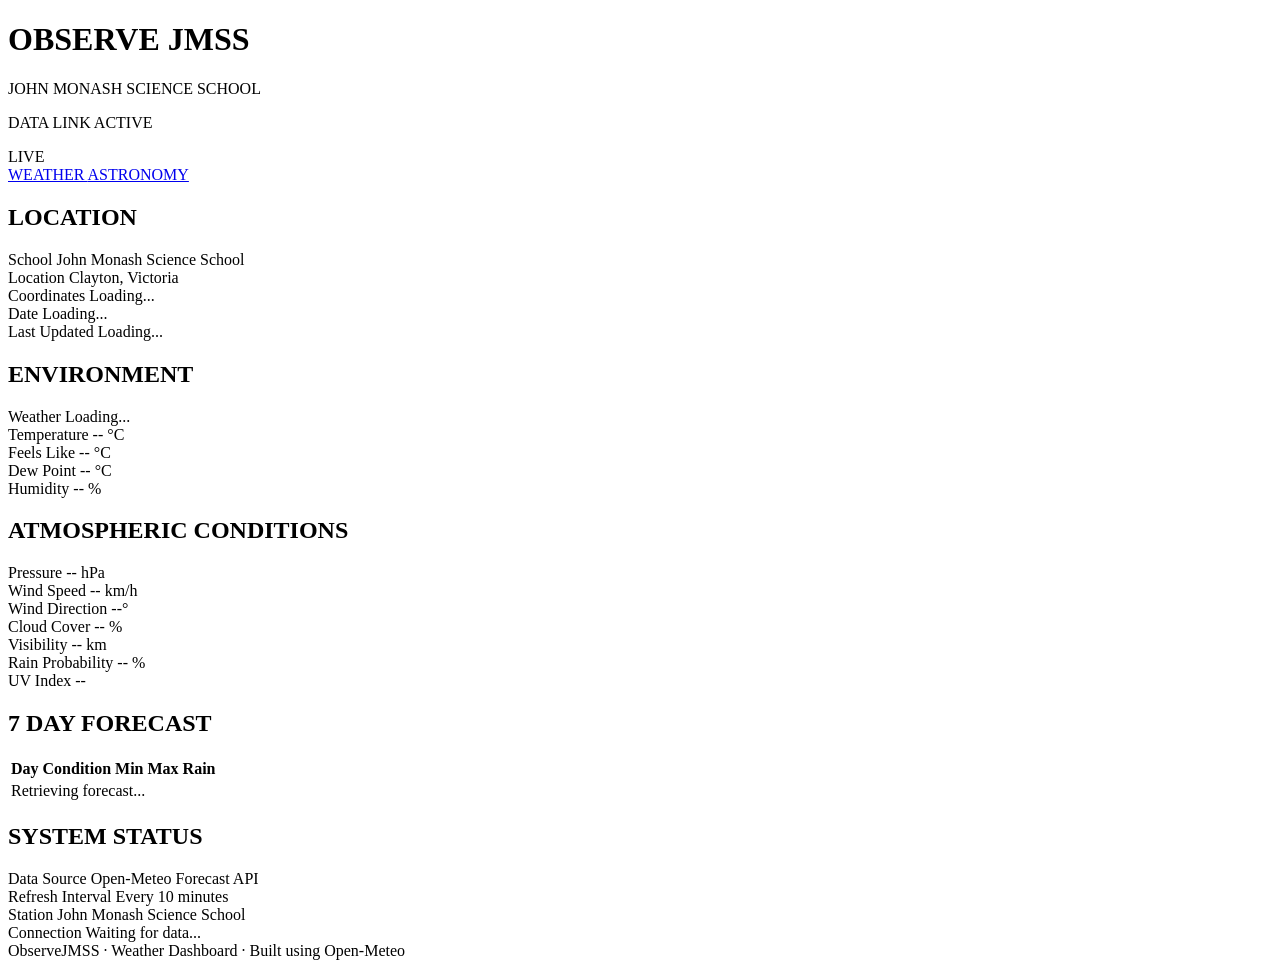
==== index.html @ 36a29e94 "Create index.html" ====
<!DOCTYPE html>
<html lang="en">
<head>
    <meta charset="UTF-8">
    <meta name="viewport" content="width=device-width, initial-scale=1.0">
    <title>ObserveJMSS</title>

    <link rel="preconnect" href="https://fonts.googleapis.com">
    <link rel="preconnect" href="https://fonts.gstatic.com" crossorigin>

    <link href="https://fonts.googleapis.com/css2?family=Inter:wght@400;500;600&display=swap" rel="stylesheet">

    <link rel="stylesheet" href="style.css">
</head>
<body>

<div class="page">

    <header>

        <div class="title-row">

            <div>

                <h1>OBSERVE JMSS</h1>

                <p class="subtitle">
                    JOHN MONASH SCIENCE SCHOOL
                </p>

                <p class="status-text">
                    DATA LINK ACTIVE
                </p>

            </div>

            <div class="live-indicator">

                <span class="dot"></span>
                LIVE

            </div>

        </div>

    </header>

    <nav>

        <a class="active" href="index.html">
            WEATHER
        </a>

        <a href="astronomy.html">
            ASTRONOMY
        </a>

    </nav>

    <main>

        <section>

            <h2>LOCATION</h2>

            <div class="section-grid">

                <div class="row">
                    <span>School</span>
                    <span>John Monash Science School</span>
                </div>

                <div class="row">
                    <span>Location</span>
                    <span>Clayton, Victoria</span>
                </div>

                <div class="row">
                    <span>Coordinates</span>
                    <span id="coordinates">Loading...</span>
                </div>

                <div class="row">
                    <span>Date</span>
                    <span id="currentDate">Loading...</span>
                </div>

                <div class="row">
                    <span>Last Updated</span>
                    <span id="lastUpdated">Loading...</span>
                </div>

            </div>

        </section>

        <section>

            <h2>ENVIRONMENT</h2>

            <div class="section-grid">

                <div class="row">
                    <span>Weather</span>
                    <span id="weatherDescription">Loading...</span>
                </div>

                <div class="row">
                    <span>Temperature</span>
                    <span id="temperature">-- °C</span>
                </div>

                <div class="row">
                    <span>Feels Like</span>
                    <span id="apparentTemperature">-- °C</span>
                </div>

                <div class="row">
                    <span>Dew Point</span>
                    <span id="dewPoint">-- °C</span>
                </div>

                <div class="row">
                    <span>Humidity</span>
                    <span id="humidity">-- %</span>
                </div>

            </div>

        </section>

        <section>

            <h2>ATMOSPHERIC CONDITIONS</h2>

            <div class="section-grid">

                <div class="row">
                    <span>Pressure</span>
                    <span id="pressure">-- hPa</span>
                </div>

                <div class="row">
                    <span>Wind Speed</span>
                    <span id="windSpeed">-- km/h</span>
                </div>

                <div class="row">
                    <span>Wind Direction</span>
                    <span id="windDirection">--°</span>
                </div>

                <div class="row">
                    <span>Cloud Cover</span>
                    <span id="cloudCover">-- %</span>
                </div>

                <div class="row">
                    <span>Visibility</span>
                    <span id="visibility">-- km</span>
                </div>

                <div class="row">
                    <span>Rain Probability</span>
                    <span id="rainProbability">-- %</span>
                </div>

                <div class="row">
                    <span>UV Index</span>
                    <span id="uvIndex">--</span>
                </div>

            </div>

        </section>

        <section>

            <h2>7 DAY FORECAST</h2>

            <table>

                <thead>

                    <tr>
                        <th>Day</th>
                        <th>Condition</th>
                        <th>Min</th>
                        <th>Max</th>
                        <th>Rain</th>
                    </tr>

                </thead>

                <tbody id="forecastTable">

                    <tr>
                        <td colspan="5">
                            Retrieving forecast...
                        </td>
                    </tr>

                </tbody>

            </table>

        </section>

        <section>

            <h2>SYSTEM STATUS</h2>

            <div class="section-grid">

                <div class="row">
                    <span>Data Source</span>
                    <span>Open-Meteo Forecast API</span>
                </div>

                <div class="row">
                    <span>Refresh Interval</span>
                    <span>Every 10 minutes</span>
                </div>

                <div class="row">
                    <span>Station</span>
                    <span>John Monash Science School</span>
                </div>

                <div class="row">
                    <span>Connection</span>
                    <span id="connectionStatus">
                        Waiting for data...
                    </span>
                </div>

            </div>

        </section>

    </main>

    <footer>

        ObserveJMSS · Weather Dashboard · Built using Open-Meteo

    </footer>

</div>

<script src="weather.js"></script>

</body>
</html>
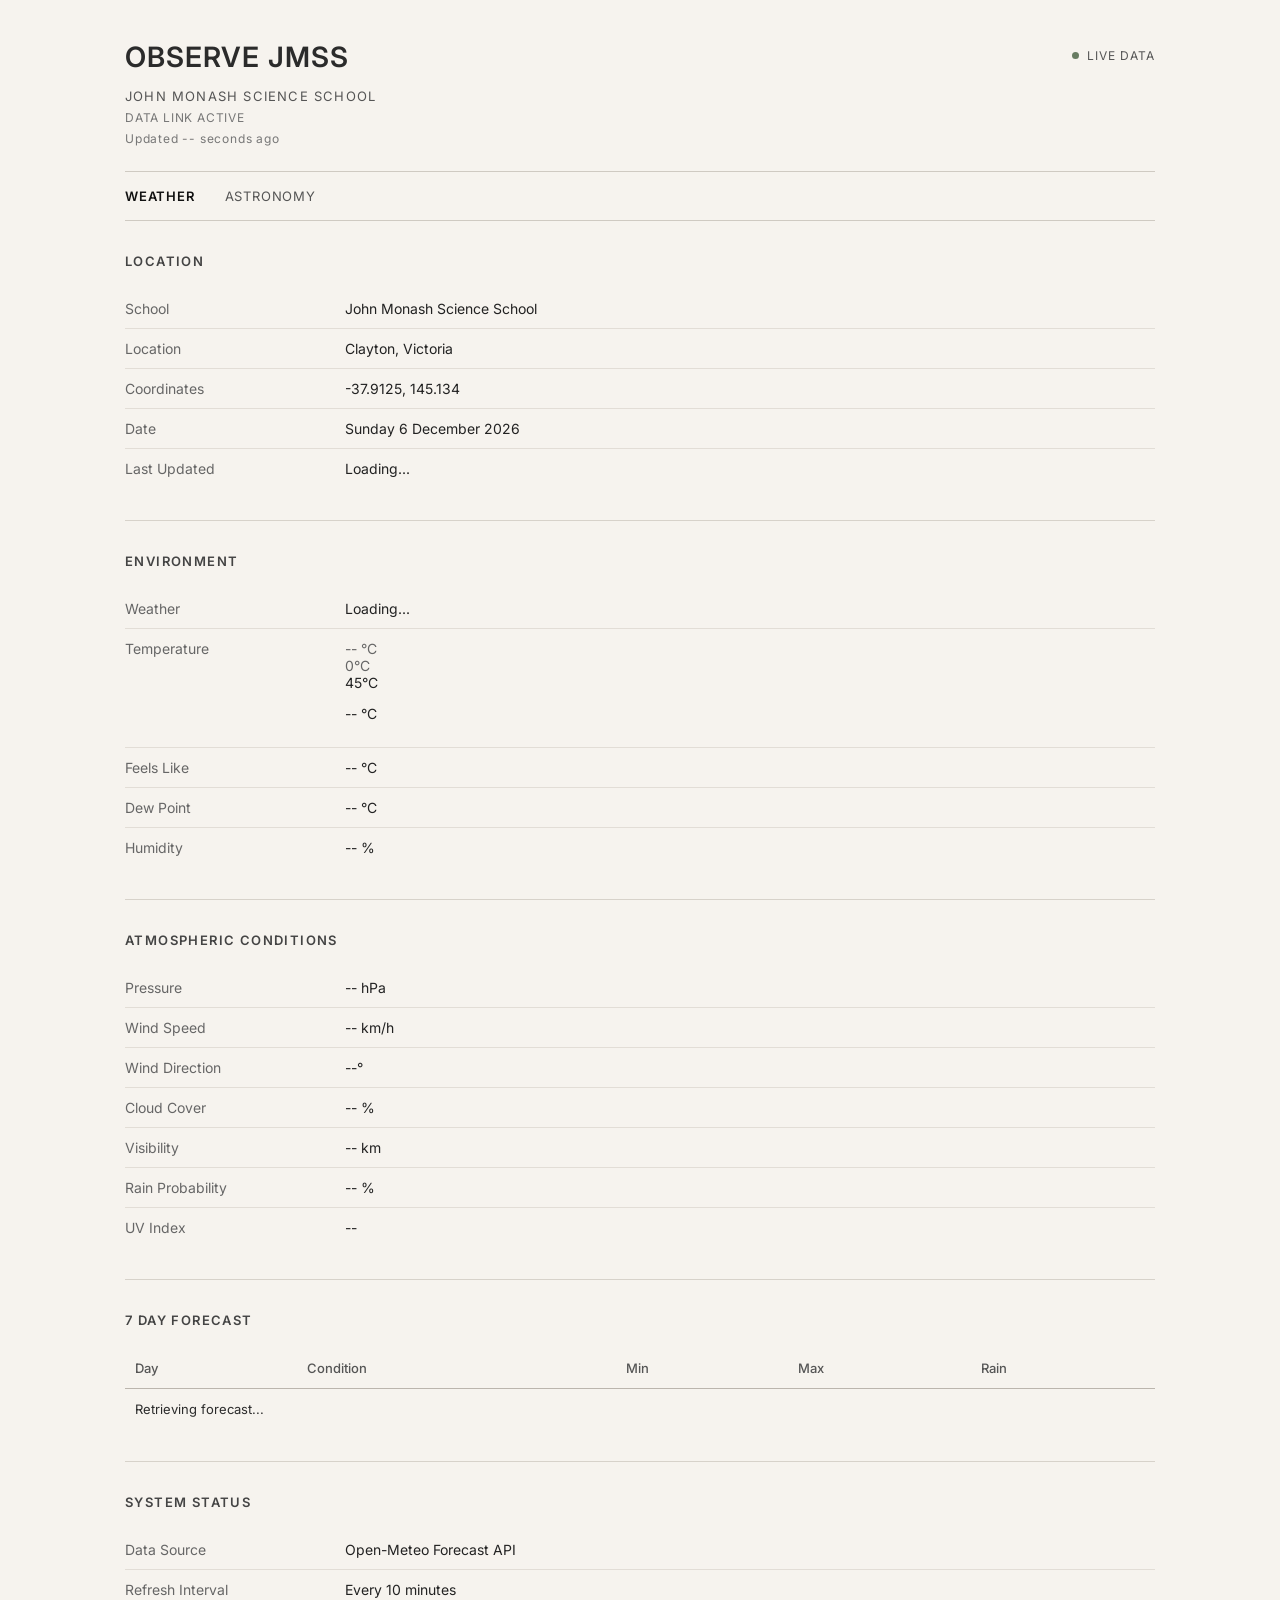
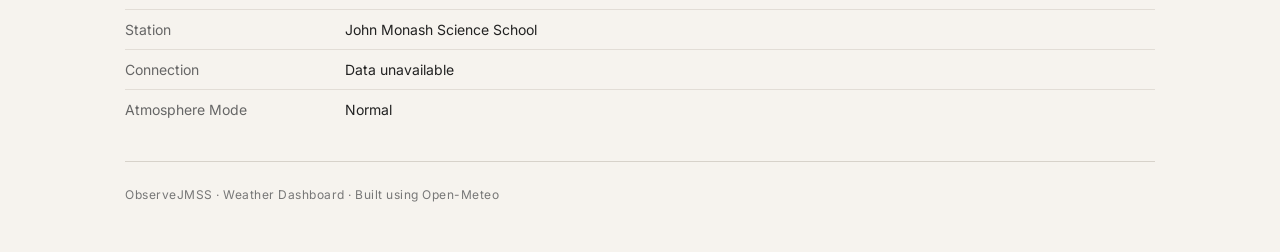
==== commit 8e6b0047: "Update index.html" ====
--- a/index.html
+++ b/index.html
@@ -1,254 +1,509 @@
 <!DOCTYPE html>
 <html lang="en">
+
 <head>
-    <meta charset="UTF-8">
-    <meta name="viewport" content="width=device-width, initial-scale=1.0">
-    <title>ObserveJMSS</title>
-
-    <link rel="preconnect" href="https://fonts.googleapis.com">
-    <link rel="preconnect" href="https://fonts.gstatic.com" crossorigin>
-
-    <link href="https://fonts.googleapis.com/css2?family=Inter:wght@400;500;600&display=swap" rel="stylesheet">
-
-    <link rel="stylesheet" href="style.css">
+
+<meta charset="UTF-8">
+<meta name="viewport" content="width=device-width, initial-scale=1.0">
+
+<title>ObserveJMSS Weather Monitor</title>
+
+<link rel="preconnect" href="https://fonts.googleapis.com">
+<link rel="preconnect" href="https://fonts.gstatic.com" crossorigin>
+
+<link href="https://fonts.googleapis.com/css2?family=Inter:wght@400;500;600&display=swap" rel="stylesheet">
+
+<link rel="stylesheet" href="style.css">
+
 </head>
+
+
 <body>
 
+<div id="rainOverlay"></div>
+
+
 <div class="page">
 
-    <header>
-
-        <div class="title-row">
-
-            <div>
-
-                <h1>OBSERVE JMSS</h1>
-
-                <p class="subtitle">
-                    JOHN MONASH SCIENCE SCHOOL
-                </p>
-
-                <p class="status-text">
-                    DATA LINK ACTIVE
-                </p>
-
-            </div>
-
-            <div class="live-indicator">
-
-                <span class="dot"></span>
-                LIVE
-
-            </div>
+
+<header>
+
+    <div class="title-row">
+
+        <div>
+
+            <h1>OBSERVE JMSS</h1>
+
+            <p class="subtitle">
+                JOHN MONASH SCIENCE SCHOOL
+            </p>
+
+            <p class="status-text">
+                DATA LINK ACTIVE
+            </p>
+
+            <p id="telemetryStatus" class="status-text">
+                Updated -- seconds ago
+            </p>
 
         </div>
 
-    </header>
-
-    <nav>
-
-        <a class="active" href="index.html">
-            WEATHER
-        </a>
-
-        <a href="astronomy.html">
-            ASTRONOMY
-        </a>
-
-    </nav>
-
-    <main>
-
-        <section>
-
-            <h2>LOCATION</h2>
-
-            <div class="section-grid">
-
-                <div class="row">
-                    <span>School</span>
-                    <span>John Monash Science School</span>
-                </div>
-
-                <div class="row">
-                    <span>Location</span>
-                    <span>Clayton, Victoria</span>
-                </div>
-
-                <div class="row">
-                    <span>Coordinates</span>
-                    <span id="coordinates">Loading...</span>
-                </div>
-
-                <div class="row">
-                    <span>Date</span>
-                    <span id="currentDate">Loading...</span>
-                </div>
-
-                <div class="row">
-                    <span>Last Updated</span>
-                    <span id="lastUpdated">Loading...</span>
-                </div>
-
-            </div>
-
-        </section>
-
-        <section>
-
-            <h2>ENVIRONMENT</h2>
-
-            <div class="section-grid">
-
-                <div class="row">
-                    <span>Weather</span>
-                    <span id="weatherDescription">Loading...</span>
-                </div>
-
-                <div class="row">
-                    <span>Temperature</span>
-                    <span id="temperature">-- °C</span>
-                </div>
-
-                <div class="row">
-                    <span>Feels Like</span>
-                    <span id="apparentTemperature">-- °C</span>
-                </div>
-
-                <div class="row">
-                    <span>Dew Point</span>
-                    <span id="dewPoint">-- °C</span>
-                </div>
-
-                <div class="row">
-                    <span>Humidity</span>
-                    <span id="humidity">-- %</span>
-                </div>
-
-            </div>
-
-        </section>
-
-        <section>
-
-            <h2>ATMOSPHERIC CONDITIONS</h2>
-
-            <div class="section-grid">
-
-                <div class="row">
-                    <span>Pressure</span>
-                    <span id="pressure">-- hPa</span>
-                </div>
-
-                <div class="row">
-                    <span>Wind Speed</span>
-                    <span id="windSpeed">-- km/h</span>
-                </div>
-
-                <div class="row">
-                    <span>Wind Direction</span>
-                    <span id="windDirection">--°</span>
-                </div>
-
-                <div class="row">
-                    <span>Cloud Cover</span>
-                    <span id="cloudCover">-- %</span>
-                </div>
-
-                <div class="row">
-                    <span>Visibility</span>
-                    <span id="visibility">-- km</span>
-                </div>
-
-                <div class="row">
-                    <span>Rain Probability</span>
-                    <span id="rainProbability">-- %</span>
-                </div>
-
-                <div class="row">
-                    <span>UV Index</span>
-                    <span id="uvIndex">--</span>
-                </div>
-
-            </div>
-
-        </section>
-
-        <section>
-
-            <h2>7 DAY FORECAST</h2>
-
-            <table>
-
-                <thead>
-
-                    <tr>
-                        <th>Day</th>
-                        <th>Condition</th>
-                        <th>Min</th>
-                        <th>Max</th>
-                        <th>Rain</th>
-                    </tr>
-
-                </thead>
-
-                <tbody id="forecastTable">
-
-                    <tr>
-                        <td colspan="5">
-                            Retrieving forecast...
-                        </td>
-                    </tr>
-
-                </tbody>
-
-            </table>
-
-        </section>
-
-        <section>
-
-            <h2>SYSTEM STATUS</h2>
-
-            <div class="section-grid">
-
-                <div class="row">
-                    <span>Data Source</span>
-                    <span>Open-Meteo Forecast API</span>
-                </div>
-
-                <div class="row">
-                    <span>Refresh Interval</span>
-                    <span>Every 10 minutes</span>
-                </div>
-
-                <div class="row">
-                    <span>Station</span>
-                    <span>John Monash Science School</span>
-                </div>
-
-                <div class="row">
-                    <span>Connection</span>
-                    <span id="connectionStatus">
-                        Waiting for data...
-                    </span>
-                </div>
-
-            </div>
-
-        </section>
-
-    </main>
-
-    <footer>
-
-        ObserveJMSS · Weather Dashboard · Built using Open-Meteo
-
-    </footer>
-
-</div>
+
+        <div class="live-indicator">
+
+            <span class="dot"></span>
+            LIVE DATA
+
+        </div>
+
+    </div>
+
+</header>
+
+
+
+<nav>
+
+    <a class="active" href="index.html">
+        WEATHER
+    </a>
+
+    <a href="astronomy.html">
+        ASTRONOMY
+    </a>
+
+</nav>
+
+
+
+<main>
+
+
+<section>
+
+<h2>LOCATION</h2>
+
+<div class="section-grid">
+
+<div class="row">
+<span>School</span>
+<span>John Monash Science School</span>
+</div>
+
+
+<div class="row">
+<span>Location</span>
+<span>Clayton, Victoria</span>
+</div>
+
+
+<div class="row">
+<span>Coordinates</span>
+<span id="coordinates">Loading...</span>
+</div>
+
+
+<div class="row">
+<span>Date</span>
+<span id="currentDate">Loading...</span>
+</div>
+
+
+<div class="row">
+<span>Last Updated</span>
+<span id="lastUpdated">Loading...</span>
+</div>
+
+
+</div>
+
+</section>
+
+
+
+
+
+<section>
+
+<h2>ENVIRONMENT</h2>
+
+
+<div class="section-grid">
+
+
+<div class="row">
+
+<span>Weather</span>
+
+<span id="weatherDescription">
+Loading...
+</span>
+
+</div>
+
+
+
+<div class="row">
+
+<span>Temperature</span>
+
+<span>
+
+<span id="temperature">
+-- °C
+</span>
+
+
+<div id="temperatureIndicator" class="temperature-indicator">
+
+
+<div class="temperature-scale">
+
+<span>0°C</span>
+
+
+<div class="temperature-bar">
+
+<div id="temperatureMarker"></div>
+
+</div>
+
+
+<span>45°C</span>
+
+
+</div>
+
+
+<p id="temperatureValue">
+-- °C
+</p>
+
+
+</div>
+
+
+</span>
+
+
+</div>
+
+
+
+
+<div class="row">
+
+<span>Feels Like</span>
+
+<span id="apparentTemperature">
+-- °C
+</span>
+
+</div>
+
+
+
+
+<div class="row">
+
+<span>Dew Point</span>
+
+<span id="dewPoint">
+-- °C
+</span>
+
+</div>
+
+
+
+
+<div class="row">
+
+<span>Humidity</span>
+
+<span id="humidity">
+-- %
+</span>
+
+</div>
+
+
+
+</div>
+
+
+</section>
+
+
+
+
+
+
+
+<section>
+
+<h2>ATMOSPHERIC CONDITIONS</h2>
+
+
+<div class="section-grid">
+
+
+<div class="row">
+
+<span>Pressure</span>
+
+<span id="pressure">
+-- hPa
+</span>
+
+</div>
+
+
+
+<div class="row">
+
+<span>Wind Speed</span>
+
+<span id="windSpeed">
+-- km/h
+</span>
+
+</div>
+
+
+
+
+<div class="row">
+
+<span>Wind Direction</span>
+
+<span id="windDirection">
+--°
+</span>
+
+</div>
+
+
+
+
+<div class="row">
+
+<span>Cloud Cover</span>
+
+<span id="cloudCover">
+-- %
+</span>
+
+</div>
+
+
+
+
+<div class="row">
+
+<span>Visibility</span>
+
+<span id="visibility">
+-- km
+</span>
+
+</div>
+
+
+
+
+<div class="row">
+
+<span>Rain Probability</span>
+
+<span id="rainProbability">
+-- %
+</span>
+
+</div>
+
+
+
+
+<div class="row">
+
+<span>UV Index</span>
+
+<span id="uvIndex">
+--
+</span>
+
+</div>
+
+
+</div>
+
+
+</section>
+
+
+
+
+
+
+
+<section>
+
+<h2>7 DAY FORECAST</h2>
+
+
+<table>
+
+
+<thead>
+
+<tr>
+
+<th>Day</th>
+
+<th>Condition</th>
+
+<th>Min</th>
+
+<th>Max</th>
+
+<th>Rain</th>
+
+</tr>
+
+
+</thead>
+
+
+<tbody id="forecastTable">
+
+
+<tr>
+
+<td colspan="5">
+Retrieving forecast...
+</td>
+
+</tr>
+
+
+</tbody>
+
+
+</table>
+
+
+</section>
+
+
+
+
+
+
+
+<section>
+
+<h2>SYSTEM STATUS</h2>
+
+
+<div class="section-grid">
+
+
+<div class="row">
+
+<span>
+Data Source
+</span>
+
+<span>
+Open-Meteo Forecast API
+</span>
+
+</div>
+
+
+
+<div class="row">
+
+<span>
+Refresh Interval
+</span>
+
+<span>
+Every 10 minutes
+</span>
+
+</div>
+
+
+
+<div class="row">
+
+<span>
+Station
+</span>
+
+<span>
+John Monash Science School
+</span>
+
+</div>
+
+
+
+<div class="row">
+
+<span>
+Connection
+</span>
+
+<span id="connectionStatus">
+Waiting for data...
+</span>
+
+</div>
+
+
+
+<div class="row">
+
+<span>
+Atmosphere Mode
+</span>
+
+<span id="atmosphereStatus">
+Normal
+</span>
+
+</div>
+
+
+</div>
+
+
+</section>
+
+
+
+</main>
+
+
+
+
+
+<footer>
+
+ObserveJMSS · Weather Dashboard · Built using Open-Meteo
+
+</footer>
+
+
+</div>
+
 
 <script src="weather.js"></script>
 
+
 </body>
+
 </html>
--- a/style.css
+++ b/style.css
@@ -0,0 +1,203 @@
+* {
+    box-sizing: border-box;
+}
+
+body {
+    margin: 0;
+    background: #f6f3ee;
+    color: #2b2b2b;
+    font-family: "Inter", Arial, sans-serif;
+    font-size: 14px;
+}
+
+.page {
+    max-width: 1100px;
+    margin: 0 auto;
+    padding: 40px 35px 50px;
+}
+
+
+/* Header */
+
+header {
+    border-bottom: 1px solid #cfcac2;
+    padding-bottom: 25px;
+}
+
+.title-row {
+    display: flex;
+    justify-content: space-between;
+    align-items: flex-start;
+}
+
+h1 {
+    margin: 0;
+    font-size: 28px;
+    font-weight: 600;
+    letter-spacing: 1px;
+}
+
+.subtitle {
+    margin: 14px 0 0;
+    font-size: 13px;
+    letter-spacing: 1.2px;
+    color: #555;
+}
+
+.status-text {
+    margin: 6px 0 0;
+    font-size: 12px;
+    color: #777;
+    letter-spacing: 0.8px;
+}
+
+.live-indicator {
+    display: flex;
+    align-items: center;
+    gap: 8px;
+    margin-top: 8px;
+    font-size: 12px;
+    letter-spacing: 1px;
+    color: #555;
+}
+
+.dot {
+    width: 7px;
+    height: 7px;
+    background: #687c62;
+    border-radius: 50%;
+    display: inline-block;
+}
+
+
+/* Navigation */
+
+nav {
+    display: flex;
+    gap: 30px;
+    border-bottom: 1px solid #cfcac2;
+    padding: 16px 0;
+}
+
+nav a {
+    text-decoration: none;
+    color: #555;
+    font-size: 13px;
+    letter-spacing: 0.8px;
+}
+
+nav a:hover {
+    color: #222;
+}
+
+nav .active {
+    color: #111;
+    font-weight: 600;
+}
+
+
+/* Sections */
+
+section {
+    padding: 32px 0;
+    border-bottom: 1px solid #d7d2ca;
+}
+
+h2 {
+    margin: 0 0 20px;
+    font-size: 13px;
+    font-weight: 600;
+    letter-spacing: 1.4px;
+    color: #444;
+}
+
+
+.section-grid {
+    width: 100%;
+}
+
+
+.row {
+    display: grid;
+    grid-template-columns: 220px 1fr;
+    padding: 11px 0;
+    border-bottom: 1px solid #e2ddd6;
+}
+
+.row:last-child {
+    border-bottom: none;
+}
+
+.row span:first-child {
+    color: #666;
+}
+
+.row span:last-child {
+    color: #222;
+}
+
+
+/* Forecast Table */
+
+table {
+    width: 100%;
+    border-collapse: collapse;
+    font-size: 13px;
+}
+
+th {
+    text-align: left;
+    font-weight: 500;
+    color: #555;
+    padding: 12px 10px;
+    border-bottom: 1px solid #bbb5ad;
+}
+
+td {
+    padding: 12px 10px;
+    border-bottom: 1px solid #e2ddd6;
+}
+
+tr:last-child td {
+    border-bottom: none;
+}
+
+
+/* Footer */
+
+footer {
+    padding-top: 25px;
+    font-size: 12px;
+    color: #777;
+    letter-spacing: 0.5px;
+}
+
+
+/* Mobile */
+
+@media (max-width: 700px) {
+
+    .page {
+        padding: 25px 20px;
+    }
+
+    .title-row {
+        flex-direction: column;
+        gap: 15px;
+    }
+
+    .row {
+        grid-template-columns: 1fr;
+        gap: 5px;
+    }
+
+    table {
+        font-size: 12px;
+    }
+
+    th,
+    td {
+        padding: 10px 5px;
+    }
+
+}
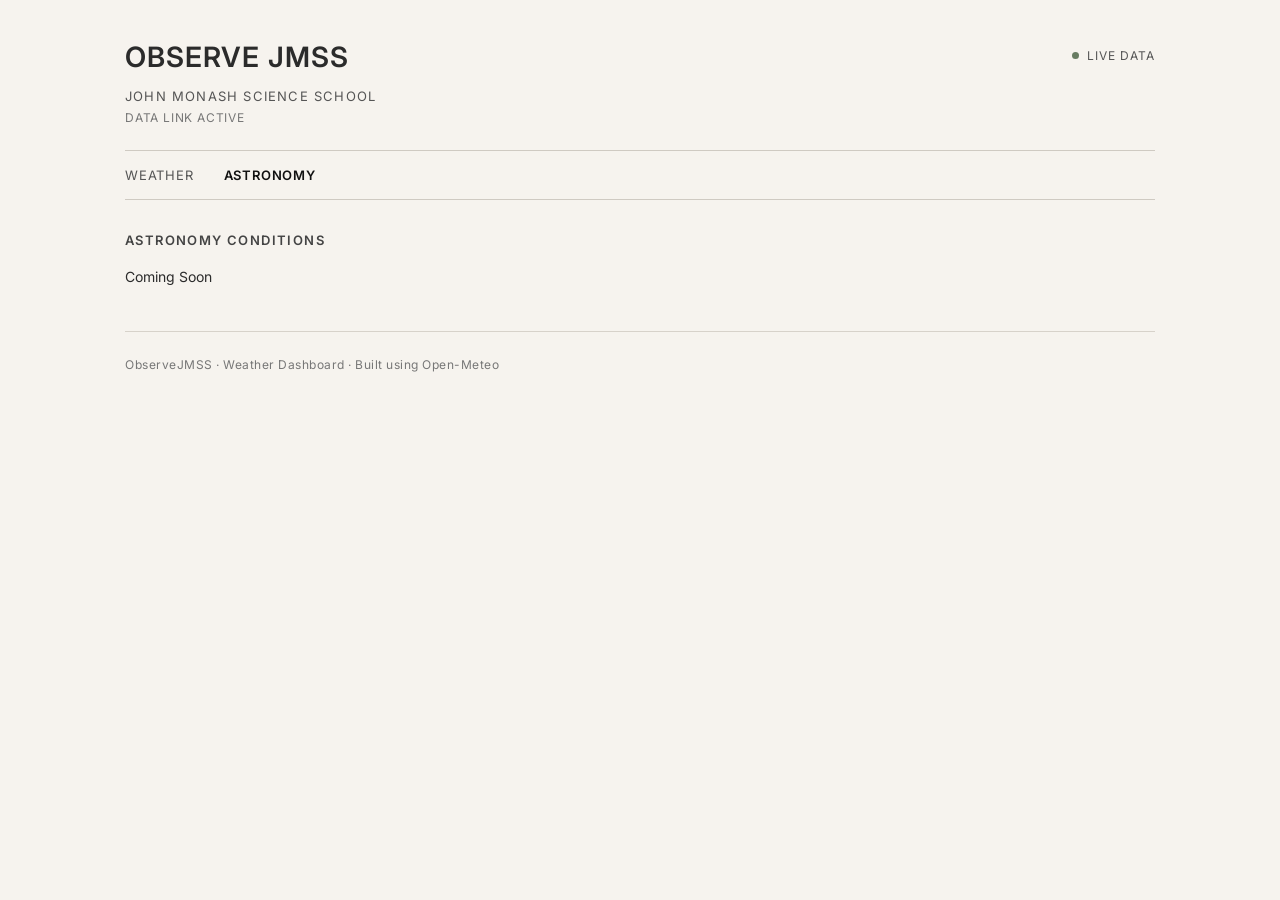
==== commit b75de103: "Update index.html" ====
--- a/index.html
+++ b/index.html
@@ -6,7 +6,7 @@
 <meta charset="UTF-8">
 <meta name="viewport" content="width=device-width, initial-scale=1.0">
 
-<title>ObserveJMSS Weather Monitor</title>
+<title>Astronomy — ObserveJMSS</title>
 
 <link rel="preconnect" href="https://fonts.googleapis.com">
 <link rel="preconnect" href="https://fonts.gstatic.com" crossorigin>
@@ -19,6 +19,17 @@
 
 
 <body>
+
+<script>
+(function(){
+try{
+var hour = new Date(new Date().toLocaleString("en-US",{timeZone:"Australia/Melbourne"})).getHours();
+if(hour < 6 || hour >= 20){
+document.body.classList.add("night-mode");
+}
+}catch(e){}
+})();
+</script>
 
 <div id="rainOverlay"></div>
 
@@ -42,10 +53,6 @@
                 DATA LINK ACTIVE
             </p>
 
-            <p id="telemetryStatus" class="status-text">
-                Updated -- seconds ago
-            </p>
-
         </div>
 
 
@@ -64,11 +71,11 @@
 
 <nav>
 
-    <a class="active" href="index.html">
+    <a href="index.html">
         WEATHER
     </a>
 
-    <a href="astronomy.html">
+    <a class="active" href="astronomy.html" aria-current="page">
         ASTRONOMY
     </a>
 
@@ -78,412 +85,17 @@
 
 <main>
 
+<div class="dashboard-grid">
 
-<section>
+<section class="card span-12">
 
-<h2>LOCATION</h2>
+<h2>ASTRONOMY CONDITIONS</h2>
 
-<div class="section-grid">
-
-<div class="row">
-<span>School</span>
-<span>John Monash Science School</span>
-</div>
-
-
-<div class="row">
-<span>Location</span>
-<span>Clayton, Victoria</span>
-</div>
-
-
-<div class="row">
-<span>Coordinates</span>
-<span id="coordinates">Loading...</span>
-</div>
-
-
-<div class="row">
-<span>Date</span>
-<span id="currentDate">Loading...</span>
-</div>
-
-
-<div class="row">
-<span>Last Updated</span>
-<span id="lastUpdated">Loading...</span>
-</div>
-
-
-</div>
+<p class="placeholder-text">Coming Soon</p>
 
 </section>
 
-
-
-
-
-<section>
-
-<h2>ENVIRONMENT</h2>
-
-
-<div class="section-grid">
-
-
-<div class="row">
-
-<span>Weather</span>
-
-<span id="weatherDescription">
-Loading...
-</span>
-
 </div>
-
-
-
-<div class="row">
-
-<span>Temperature</span>
-
-<span>
-
-<span id="temperature">
--- °C
-</span>
-
-
-<div id="temperatureIndicator" class="temperature-indicator">
-
-
-<div class="temperature-scale">
-
-<span>0°C</span>
-
-
-<div class="temperature-bar">
-
-<div id="temperatureMarker"></div>
-
-</div>
-
-
-<span>45°C</span>
-
-
-</div>
-
-
-<p id="temperatureValue">
--- °C
-</p>
-
-
-</div>
-
-
-</span>
-
-
-</div>
-
-
-
-
-<div class="row">
-
-<span>Feels Like</span>
-
-<span id="apparentTemperature">
--- °C
-</span>
-
-</div>
-
-
-
-
-<div class="row">
-
-<span>Dew Point</span>
-
-<span id="dewPoint">
--- °C
-</span>
-
-</div>
-
-
-
-
-<div class="row">
-
-<span>Humidity</span>
-
-<span id="humidity">
--- %
-</span>
-
-</div>
-
-
-
-</div>
-
-
-</section>
-
-
-
-
-
-
-
-<section>
-
-<h2>ATMOSPHERIC CONDITIONS</h2>
-
-
-<div class="section-grid">
-
-
-<div class="row">
-
-<span>Pressure</span>
-
-<span id="pressure">
--- hPa
-</span>
-
-</div>
-
-
-
-<div class="row">
-
-<span>Wind Speed</span>
-
-<span id="windSpeed">
--- km/h
-</span>
-
-</div>
-
-
-
-
-<div class="row">
-
-<span>Wind Direction</span>
-
-<span id="windDirection">
---°
-</span>
-
-</div>
-
-
-
-
-<div class="row">
-
-<span>Cloud Cover</span>
-
-<span id="cloudCover">
--- %
-</span>
-
-</div>
-
-
-
-
-<div class="row">
-
-<span>Visibility</span>
-
-<span id="visibility">
--- km
-</span>
-
-</div>
-
-
-
-
-<div class="row">
-
-<span>Rain Probability</span>
-
-<span id="rainProbability">
--- %
-</span>
-
-</div>
-
-
-
-
-<div class="row">
-
-<span>UV Index</span>
-
-<span id="uvIndex">
---
-</span>
-
-</div>
-
-
-</div>
-
-
-</section>
-
-
-
-
-
-
-
-<section>
-
-<h2>7 DAY FORECAST</h2>
-
-
-<table>
-
-
-<thead>
-
-<tr>
-
-<th>Day</th>
-
-<th>Condition</th>
-
-<th>Min</th>
-
-<th>Max</th>
-
-<th>Rain</th>
-
-</tr>
-
-
-</thead>
-
-
-<tbody id="forecastTable">
-
-
-<tr>
-
-<td colspan="5">
-Retrieving forecast...
-</td>
-
-</tr>
-
-
-</tbody>
-
-
-</table>
-
-
-</section>
-
-
-
-
-
-
-
-<section>
-
-<h2>SYSTEM STATUS</h2>
-
-
-<div class="section-grid">
-
-
-<div class="row">
-
-<span>
-Data Source
-</span>
-
-<span>
-Open-Meteo Forecast API
-</span>
-
-</div>
-
-
-
-<div class="row">
-
-<span>
-Refresh Interval
-</span>
-
-<span>
-Every 10 minutes
-</span>
-
-</div>
-
-
-
-<div class="row">
-
-<span>
-Station
-</span>
-
-<span>
-John Monash Science School
-</span>
-
-</div>
-
-
-
-<div class="row">
-
-<span>
-Connection
-</span>
-
-<span id="connectionStatus">
-Waiting for data...
-</span>
-
-</div>
-
-
-
-<div class="row">
-
-<span>
-Atmosphere Mode
-</span>
-
-<span id="atmosphereStatus">
-Normal
-</span>
-
-</div>
-
-
-</div>
-
-
-</section>
-
-
 
 </main>
 
--- a/style.css
+++ b/style.css
@@ -2,202 +2,618 @@
     box-sizing: border-box;
 }
 
+
 body {
+
     margin: 0;
+
     background: #f6f3ee;
+
     color: #2b2b2b;
+
     font-family: "Inter", Arial, sans-serif;
+
     font-size: 14px;
-}
+
+    transition: background 0.5s ease, color 0.5s ease;
+
+}
+
 
 .page {
+
     max-width: 1100px;
+
     margin: 0 auto;
+
     padding: 40px 35px 50px;
-}
+
+}
+
 
 
 /* Header */
 
+
 header {
+
     border-bottom: 1px solid #cfcac2;
+
     padding-bottom: 25px;
-}
+
+}
+
 
 .title-row {
+
     display: flex;
+
     justify-content: space-between;
+
     align-items: flex-start;
-}
+
+}
+
 
 h1 {
+
     margin: 0;
+
     font-size: 28px;
+
     font-weight: 600;
+
     letter-spacing: 1px;
-}
+
+}
+
 
 .subtitle {
+
     margin: 14px 0 0;
+
     font-size: 13px;
+
     letter-spacing: 1.2px;
+
     color: #555;
-}
+
+}
+
 
 .status-text {
+
     margin: 6px 0 0;
+
     font-size: 12px;
+
     color: #777;
+
     letter-spacing: 0.8px;
-}
+
+}
+
+
+
+/* Live indicator */
+
 
 .live-indicator {
+
     display: flex;
+
     align-items: center;
+
     gap: 8px;
+
     margin-top: 8px;
+
     font-size: 12px;
+
     letter-spacing: 1px;
+
     color: #555;
-}
+
+}
+
 
 .dot {
+
     width: 7px;
+
     height: 7px;
+
     background: #687c62;
+
     border-radius: 50%;
+
     display: inline-block;
-}
+
+    animation: livePulse 2s infinite;
+
+}
+
+
+@keyframes livePulse {
+
+
+    0% {
+
+        opacity: 1;
+
+    }
+
+
+    50% {
+
+        opacity: 0.4;
+
+    }
+
+
+    100% {
+
+        opacity: 1;
+
+    }
+
+
+}
+
+
 
 
 /* Navigation */
 
+
 nav {
+
     display: flex;
+
     gap: 30px;
+
     border-bottom: 1px solid #cfcac2;
+
     padding: 16px 0;
-}
+
+}
+
 
 nav a {
+
     text-decoration: none;
+
     color: #555;
+
     font-size: 13px;
+
     letter-spacing: 0.8px;
-}
+
+}
+
 
 nav a:hover {
+
     color: #222;
-}
+
+}
+
 
 nav .active {
+
     color: #111;
+
     font-weight: 600;
-}
+
+}
+
+
+
 
 
 /* Sections */
 
+
 section {
+
     padding: 32px 0;
+
     border-bottom: 1px solid #d7d2ca;
-}
+
+}
+
 
 h2 {
+
     margin: 0 0 20px;
+
     font-size: 13px;
+
     font-weight: 600;
+
     letter-spacing: 1.4px;
+
     color: #444;
-}
+
+}
+
 
 
 .section-grid {
+
     width: 100%;
-}
+
+}
+
 
 
 .row {
+
     display: grid;
+
     grid-template-columns: 220px 1fr;
+
     padding: 11px 0;
+
     border-bottom: 1px solid #e2ddd6;
-}
+
+}
+
+
 
 .row:last-child {
+
     border-bottom: none;
-}
+
+}
+
+
 
 .row span:first-child {
+
     color: #666;
-}
+
+}
+
+
 
 .row span:last-child {
+
     color: #222;
-}
+
+}
+
+
+
+
+
+/* Temperature monitoring indicator */
+
+
+.temperature-indicator {
+
+    margin-top: 14px;
+
+    width: 260px;
+
+}
+
+
+.temperature-scale {
+
+    display: flex;
+
+    align-items: center;
+
+    gap: 8px;
+
+    font-size: 10px;
+
+    color: #777;
+
+}
+
+
+
+.temperature-bar {
+
+    height: 5px;
+
+    flex: 1;
+
+    background: linear-gradient(
+        90deg,
+        #4c8bd8,
+        #8fb7d8,
+        #d88c68,
+        #d94b45
+    );
+
+    position: relative;
+
+    border-radius: 3px;
+
+}
+
+
+
+#temperatureMarker {
+
+    position: absolute;
+
+    top: 50%;
+
+    transform: translate(-50%, -50%);
+
+    width: 10px;
+
+    height: 10px;
+
+    background: #2b2b2b;
+
+    border-radius: 50%;
+
+}
+
+
+
+#temperatureValue {
+
+    margin: 8px 0 0;
+
+    font-size: 11px;
+
+    color: #555;
+
+}
+
+
+
 
 
 /* Forecast Table */
 
+
 table {
+
     width: 100%;
+
     border-collapse: collapse;
+
     font-size: 13px;
-}
+
+}
+
 
 th {
+
     text-align: left;
+
     font-weight: 500;
+
     color: #555;
+
     padding: 12px 10px;
+
     border-bottom: 1px solid #bbb5ad;
-}
+
+}
+
+
 
 td {
+
     padding: 12px 10px;
+
     border-bottom: 1px solid #e2ddd6;
-}
+
+}
+
+
 
 tr:last-child td {
+
     border-bottom: none;
-}
+
+}
+
+
+
 
 
 /* Footer */
 
+
 footer {
+
     padding-top: 25px;
+
     font-size: 12px;
+
     color: #777;
+
     letter-spacing: 0.5px;
-}
+
+}
+
+
+
+
+
+/* Rain mode */
+
+
+#rainOverlay {
+
+    position: fixed;
+
+    inset: 0;
+
+    pointer-events: none;
+
+    overflow: hidden;
+
+    z-index: 5;
+
+    display: none;
+
+}
+
+
+
+.rain-drop {
+
+    position: absolute;
+
+    width: 1px;
+
+    height: 18px;
+
+    background: rgba(80,120,160,0.35);
+
+    animation: rainfall linear infinite;
+
+}
+
+
+
+@keyframes rainfall {
+
+
+    from {
+
+        transform: translateY(-30px);
+
+    }
+
+
+    to {
+
+        transform: translateY(100vh);
+
+    }
+
+
+}
+
+
+
+
+
+/* Weather atmosphere effects */
+
+
+body.rain-mode {
+
+    background: #f1eee8;
+
+}
+
+
+
+body.cloud-mode {
+
+    background: #f3f1ec;
+
+}
+
+
+
+body.clear-mode {
+
+    background: #f8f5ef;
+
+}
+
+
+
+
+
+/* Night mode */
+
+
+body.night-mode {
+
+    background: #e8e5df;
+
+    color: #252525;
+
+}
+
+
+body.night-mode header,
+
+body.night-mode nav,
+
+body.night-mode section {
+
+    border-color: #c4beb6;
+
+}
+
+
+
+body.night-mode .row span:first-child,
+
+body.night-mode .subtitle,
+
+body.night-mode .status-text,
+
+body.night-mode .live-indicator {
+
+    color: #666;
+
+}
+
+
+
 
 
 /* Mobile */
 
+
 @media (max-width: 700px) {
 
+
     .page {
+
         padding: 25px 20px;
-    }
+
+    }
+
 
     .title-row {
+
         flex-direction: column;
+
         gap: 15px;
-    }
+
+    }
+
 
     .row {
+
         grid-template-columns: 1fr;
+
         gap: 5px;
-    }
+
+    }
+
 
     table {
+
         font-size: 12px;
-    }
+
+    }
+
 
     th,
+
     td {
+
         padding: 10px 5px;
-    }
-
-}
+
+    }
+
+
+}
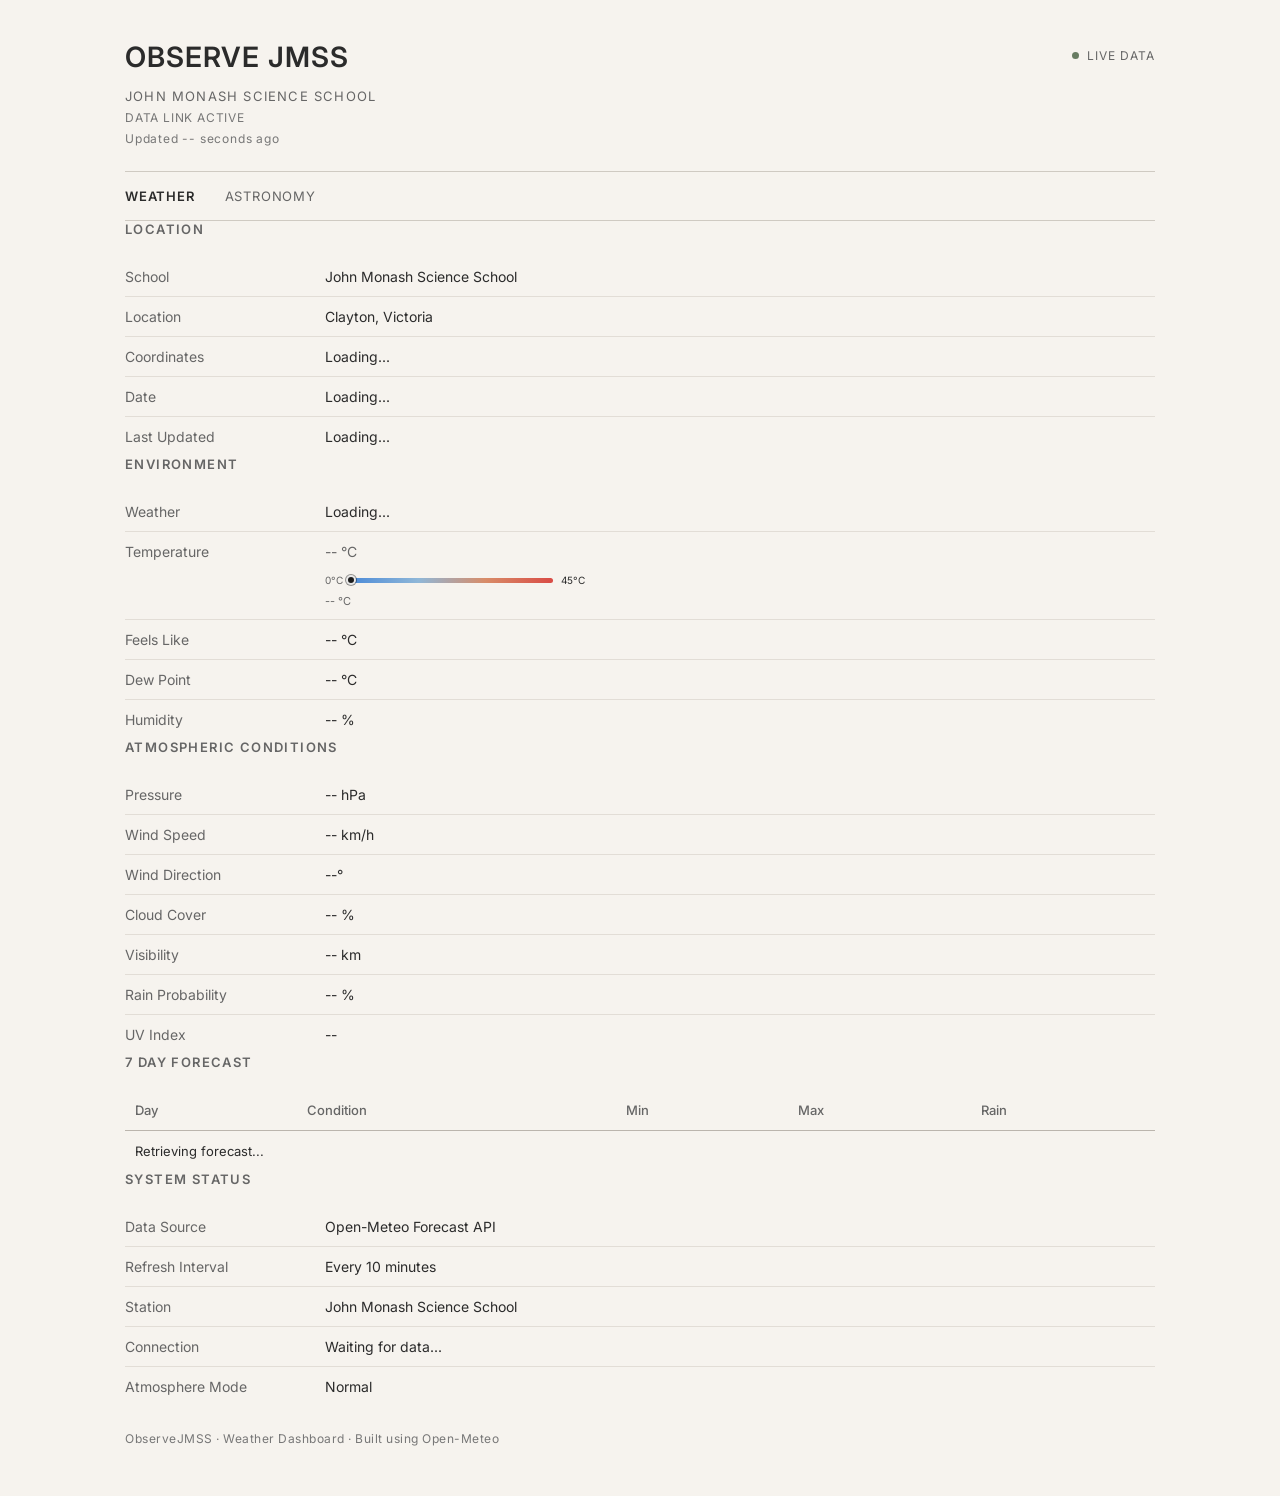
==== commit eefc6493: "Update index.html" ====
--- a/index.html
+++ b/index.html
@@ -6,7 +6,7 @@
 <meta charset="UTF-8">
 <meta name="viewport" content="width=device-width, initial-scale=1.0">
 
-<title>Astronomy — ObserveJMSS</title>
+<title>ObserveJMSS Weather Monitor</title>
 
 <link rel="preconnect" href="https://fonts.googleapis.com">
 <link rel="preconnect" href="https://fonts.gstatic.com" crossorigin>
@@ -19,17 +19,6 @@
 
 
 <body>
-
-<script>
-(function(){
-try{
-var hour = new Date(new Date().toLocaleString("en-US",{timeZone:"Australia/Melbourne"})).getHours();
-if(hour < 6 || hour >= 20){
-document.body.classList.add("night-mode");
-}
-}catch(e){}
-})();
-</script>
 
 <div id="rainOverlay"></div>
 
@@ -53,6 +42,10 @@
                 DATA LINK ACTIVE
             </p>
 
+            <p id="telemetryStatus" class="status-text">
+                Updated -- seconds ago
+            </p>
+
         </div>
 
 
@@ -71,11 +64,11 @@
 
 <nav>
 
-    <a href="index.html">
+    <a class="active" href="index.html">
         WEATHER
     </a>
 
-    <a class="active" href="astronomy.html" aria-current="page">
+    <a href="astronomy.html">
         ASTRONOMY
     </a>
 
@@ -85,17 +78,412 @@
 
 <main>
 
-<div class="dashboard-grid">
-
-<section class="card span-12">
-
-<h2>ASTRONOMY CONDITIONS</h2>
-
-<p class="placeholder-text">Coming Soon</p>
+
+<section>
+
+<h2>LOCATION</h2>
+
+<div class="section-grid">
+
+<div class="row">
+<span>School</span>
+<span>John Monash Science School</span>
+</div>
+
+
+<div class="row">
+<span>Location</span>
+<span>Clayton, Victoria</span>
+</div>
+
+
+<div class="row">
+<span>Coordinates</span>
+<span id="coordinates">Loading...</span>
+</div>
+
+
+<div class="row">
+<span>Date</span>
+<span id="currentDate">Loading...</span>
+</div>
+
+
+<div class="row">
+<span>Last Updated</span>
+<span id="lastUpdated">Loading...</span>
+</div>
+
+
+</div>
 
 </section>
 
-</div>
+
+
+
+
+<section>
+
+<h2>ENVIRONMENT</h2>
+
+
+<div class="section-grid">
+
+
+<div class="row">
+
+<span>Weather</span>
+
+<span id="weatherDescription">
+Loading...
+</span>
+
+</div>
+
+
+
+<div class="row">
+
+<span>Temperature</span>
+
+<span>
+
+<span id="temperature">
+-- °C
+</span>
+
+
+<div id="temperatureIndicator" class="temperature-indicator">
+
+
+<div class="temperature-scale">
+
+<span>0°C</span>
+
+
+<div class="temperature-bar">
+
+<div id="temperatureMarker"></div>
+
+</div>
+
+
+<span>45°C</span>
+
+
+</div>
+
+
+<p id="temperatureValue">
+-- °C
+</p>
+
+
+</div>
+
+
+</span>
+
+
+</div>
+
+
+
+
+<div class="row">
+
+<span>Feels Like</span>
+
+<span id="apparentTemperature">
+-- °C
+</span>
+
+</div>
+
+
+
+
+<div class="row">
+
+<span>Dew Point</span>
+
+<span id="dewPoint">
+-- °C
+</span>
+
+</div>
+
+
+
+
+<div class="row">
+
+<span>Humidity</span>
+
+<span id="humidity">
+-- %
+</span>
+
+</div>
+
+
+
+</div>
+
+
+</section>
+
+
+
+
+
+
+
+<section>
+
+<h2>ATMOSPHERIC CONDITIONS</h2>
+
+
+<div class="section-grid">
+
+
+<div class="row">
+
+<span>Pressure</span>
+
+<span id="pressure">
+-- hPa
+</span>
+
+</div>
+
+
+
+<div class="row">
+
+<span>Wind Speed</span>
+
+<span id="windSpeed">
+-- km/h
+</span>
+
+</div>
+
+
+
+
+<div class="row">
+
+<span>Wind Direction</span>
+
+<span id="windDirection">
+--°
+</span>
+
+</div>
+
+
+
+
+<div class="row">
+
+<span>Cloud Cover</span>
+
+<span id="cloudCover">
+-- %
+</span>
+
+</div>
+
+
+
+
+<div class="row">
+
+<span>Visibility</span>
+
+<span id="visibility">
+-- km
+</span>
+
+</div>
+
+
+
+
+<div class="row">
+
+<span>Rain Probability</span>
+
+<span id="rainProbability">
+-- %
+</span>
+
+</div>
+
+
+
+
+<div class="row">
+
+<span>UV Index</span>
+
+<span id="uvIndex">
+--
+</span>
+
+</div>
+
+
+</div>
+
+
+</section>
+
+
+
+
+
+
+
+<section>
+
+<h2>7 DAY FORECAST</h2>
+
+
+<table>
+
+
+<thead>
+
+<tr>
+
+<th>Day</th>
+
+<th>Condition</th>
+
+<th>Min</th>
+
+<th>Max</th>
+
+<th>Rain</th>
+
+</tr>
+
+
+</thead>
+
+
+<tbody id="forecastTable">
+
+
+<tr>
+
+<td colspan="5">
+Retrieving forecast...
+</td>
+
+</tr>
+
+
+</tbody>
+
+
+</table>
+
+
+</section>
+
+
+
+
+
+
+
+<section>
+
+<h2>SYSTEM STATUS</h2>
+
+
+<div class="section-grid">
+
+
+<div class="row">
+
+<span>
+Data Source
+</span>
+
+<span>
+Open-Meteo Forecast API
+</span>
+
+</div>
+
+
+
+<div class="row">
+
+<span>
+Refresh Interval
+</span>
+
+<span>
+Every 10 minutes
+</span>
+
+</div>
+
+
+
+<div class="row">
+
+<span>
+Station
+</span>
+
+<span>
+John Monash Science School
+</span>
+
+</div>
+
+
+
+<div class="row">
+
+<span>
+Connection
+</span>
+
+<span id="connectionStatus">
+Waiting for data...
+</span>
+
+</div>
+
+
+
+<div class="row">
+
+<span>
+Atmosphere Mode
+</span>
+
+<span id="atmosphereStatus">
+Normal
+</span>
+
+</div>
+
+
+</div>
+
+
+</section>
+
+
 
 </main>
 
--- a/style.css
+++ b/style.css
@@ -3,19 +3,53 @@
 }
 
 
+:root {
+
+    --bg: #f6f3ee;
+    --text: #2b2b2b;
+    --text-secondary: #666;
+    --text-muted: #777;
+    --border: #cfcac2;
+    --border-soft: #e2ddd6;
+    --border-strong: #bbb5ad;
+    --card-bg: #fdfcfa;
+    --card-shadow: 0 1px 3px rgba(0,0,0,0.05);
+    --live-dot: #687c62;
+    --rain-drop: rgba(80,120,160,0.35);
+
+}
+
+
+body.night-mode {
+
+    --bg: #16181b;
+    --text: #e7e4de;
+    --text-secondary: #9c9890;
+    --text-muted: #7d796f;
+    --border: #34373b;
+    --border-soft: #2a2c2f;
+    --border-strong: #3d4045;
+    --card-bg: #1e2023;
+    --card-shadow: 0 1px 4px rgba(0,0,0,0.4);
+    --live-dot: #7fa07a;
+    --rain-drop: rgba(150,180,215,0.5);
+
+}
+
+
 body {
 
     margin: 0;
 
-    background: #f6f3ee;
-
-    color: #2b2b2b;
+    background: var(--bg);
+
+    color: var(--text);
 
     font-family: "Inter", Arial, sans-serif;
 
     font-size: 14px;
 
-    transition: background 0.5s ease, color 0.5s ease;
+    transition: background 0.4s ease, color 0.4s ease;
 
 }
 
@@ -37,10 +71,12 @@
 
 header {
 
-    border-bottom: 1px solid #cfcac2;
+    border-bottom: 1px solid var(--border);
 
     padding-bottom: 25px;
 
+    transition: border-color 0.4s ease;
+
 }
 
 
@@ -76,7 +112,7 @@
 
     letter-spacing: 1.2px;
 
-    color: #555;
+    color: var(--text-secondary);
 
 }
 
@@ -87,7 +123,7 @@
 
     font-size: 12px;
 
-    color: #777;
+    color: var(--text-muted);
 
     letter-spacing: 0.8px;
 
@@ -112,7 +148,7 @@
 
     letter-spacing: 1px;
 
-    color: #555;
+    color: var(--text-secondary);
 
 }
 
@@ -123,7 +159,7 @@
 
     height: 7px;
 
-    background: #687c62;
+    background: var(--live-dot);
 
     border-radius: 50%;
 
@@ -172,10 +208,12 @@
 
     gap: 30px;
 
-    border-bottom: 1px solid #cfcac2;
+    border-bottom: 1px solid var(--border);
 
     padding: 16px 0;
 
+    transition: border-color 0.4s ease;
+
 }
 
 
@@ -183,7 +221,7 @@
 
     text-decoration: none;
 
-    color: #555;
+    color: var(--text-secondary);
 
     font-size: 13px;
 
@@ -194,33 +232,114 @@
 
 nav a:hover {
 
-    color: #222;
+    color: var(--text);
 
 }
 
 
 nav .active {
 
-    color: #111;
+    color: var(--text);
 
     font-weight: 600;
 
 }
 
 
-
-
-
-/* Sections */
-
-
-section {
-
-    padding: 32px 0;
-
-    border-bottom: 1px solid #d7d2ca;
-
-}
+a:focus-visible,
+nav a:focus-visible {
+
+    outline: 2px solid var(--live-dot);
+
+    outline-offset: 3px;
+
+}
+
+
+
+
+
+/* Dashboard grid */
+
+
+.dashboard-grid {
+
+    display: grid;
+
+    grid-template-columns: repeat(12, 1fr);
+
+    gap: 22px;
+
+    padding: 30px 0;
+
+}
+
+
+.card {
+
+    grid-column: span 12;
+
+    background: var(--card-bg);
+
+    border: 1px solid var(--border);
+
+    border-radius: 6px;
+
+    box-shadow: var(--card-shadow);
+
+    padding: 26px 28px;
+
+    transition: background 0.4s ease, border-color 0.4s ease;
+
+}
+
+
+.span-4 {
+
+    grid-column: span 4;
+
+}
+
+
+.span-8 {
+
+    grid-column: span 8;
+
+}
+
+
+.span-12 {
+
+    grid-column: span 12;
+
+}
+
+
+.card.compact .row {
+
+    grid-template-columns: 130px 1fr;
+
+}
+
+
+@media (max-width: 900px) {
+
+    .dashboard-grid {
+
+        grid-template-columns: 1fr;
+
+    }
+
+    .span-4,
+    .span-8,
+    .span-12 {
+
+        grid-column: auto;
+
+    }
+
+}
+
 
 
 h2 {
@@ -233,7 +352,7 @@
 
     letter-spacing: 1.4px;
 
-    color: #444;
+    color: var(--text-secondary);
 
 }
 
@@ -251,11 +370,13 @@
 
     display: grid;
 
-    grid-template-columns: 220px 1fr;
+    grid-template-columns: 200px 1fr;
 
     padding: 11px 0;
 
-    border-bottom: 1px solid #e2ddd6;
+    border-bottom: 1px solid var(--border-soft);
+
+    transition: border-color 0.4s ease;
 
 }
 
@@ -271,7 +392,7 @@
 
 .row span:first-child {
 
-    color: #666;
+    color: var(--text-secondary);
 
 }
 
@@ -279,11 +400,20 @@
 
 .row span:last-child {
 
-    color: #222;
-
-}
-
-
+    color: var(--text);
+
+}
+
+
+.placeholder-text {
+
+    color: var(--text-secondary);
+
+    font-size: 13px;
+
+    margin: 0;
+
+}
 
 
 
@@ -294,7 +424,9 @@
 
     margin-top: 14px;
 
-    width: 260px;
+    width: 100%;
+
+    max-width: 260px;
 
 }
 
@@ -309,7 +441,7 @@
 
     font-size: 10px;
 
-    color: #777;
+    color: var(--text-muted);
 
 }
 
@@ -349,7 +481,11 @@
 
     height: 10px;
 
-    background: #2b2b2b;
+    background: #1c1c1c;
+
+    border: 2px solid rgba(255,255,255,0.9);
+
+    box-shadow: 0 0 0 1px rgba(0,0,0,0.4);
 
     border-radius: 50%;
 
@@ -363,7 +499,7 @@
 
     font-size: 11px;
 
-    color: #555;
+    color: var(--text-secondary);
 
 }
 
@@ -391,11 +527,13 @@
 
     font-weight: 500;
 
-    color: #555;
+    color: var(--text-secondary);
 
     padding: 12px 10px;
 
-    border-bottom: 1px solid #bbb5ad;
+    border-bottom: 1px solid var(--border-strong);
+
+    transition: border-color 0.4s ease;
 
 }
 
@@ -405,7 +543,9 @@
 
     padding: 12px 10px;
 
-    border-bottom: 1px solid #e2ddd6;
+    border-bottom: 1px solid var(--border-soft);
+
+    transition: border-color 0.4s ease;
 
 }
 
@@ -430,7 +570,7 @@
 
     font-size: 12px;
 
-    color: #777;
+    color: var(--text-muted);
 
     letter-spacing: 0.5px;
 
@@ -460,111 +600,65 @@
 }
 
 
+body.rain-mode #rainOverlay {
+
+    display: block;
+
+}
+
+
 
 .rain-drop {
 
     position: absolute;
 
+    top: -40px;
+
     width: 1px;
 
-    height: 18px;
-
-    background: rgba(80,120,160,0.35);
+    background: var(--rain-drop);
 
     animation: rainfall linear infinite;
 
 }
 
 
+.rain-glass {
+
+    position: absolute;
+
+    width: 60px;
+
+    height: 60px;
+
+    border-radius: 50%;
+
+    background: radial-gradient(circle, var(--rain-drop) 0%, transparent 70%);
+
+    opacity: 0.35;
+
+}
+
+
 
 @keyframes rainfall {
 
 
     from {
 
-        transform: translateY(-30px);
+        transform: translateY(-40px);
 
     }
 
 
     to {
 
-        transform: translateY(100vh);
-
-    }
-
-
-}
-
-
-
-
-
-/* Weather atmosphere effects */
-
-
-body.rain-mode {
-
-    background: #f1eee8;
-
-}
-
-
-
-body.cloud-mode {
-
-    background: #f3f1ec;
-
-}
-
-
-
-body.clear-mode {
-
-    background: #f8f5ef;
-
-}
-
-
-
-
-
-/* Night mode */
-
-
-body.night-mode {
-
-    background: #e8e5df;
-
-    color: #252525;
-
-}
-
-
-body.night-mode header,
-
-body.night-mode nav,
-
-body.night-mode section {
-
-    border-color: #c4beb6;
-
-}
-
-
-
-body.night-mode .row span:first-child,
-
-body.night-mode .subtitle,
-
-body.night-mode .status-text,
-
-body.night-mode .live-indicator {
-
-    color: #666;
-
-}
-
+        transform: translateY(110vh);
+
+    }
+
+
+}
 
 
 
@@ -600,6 +694,13 @@
     }
 
 
+    .card {
+
+        padding: 20px 20px;
+
+    }
+
+
     table {
 
         font-size: 12px;
@@ -617,3 +718,30 @@
 
 
 }
+
+
+
+/* Reduced motion */
+
+
+@media (prefers-reduced-motion: reduce) {
+
+    * {
+
+        animation-duration: 0.001ms !important;
+
+        animation-iteration-count: 1 !important;
+
+        transition-duration: 0.001ms !important;
+
+    }
+
+    .dot {
+
+        animation: none;
+
+        opacity: 1;
+
+    }
+
+}
